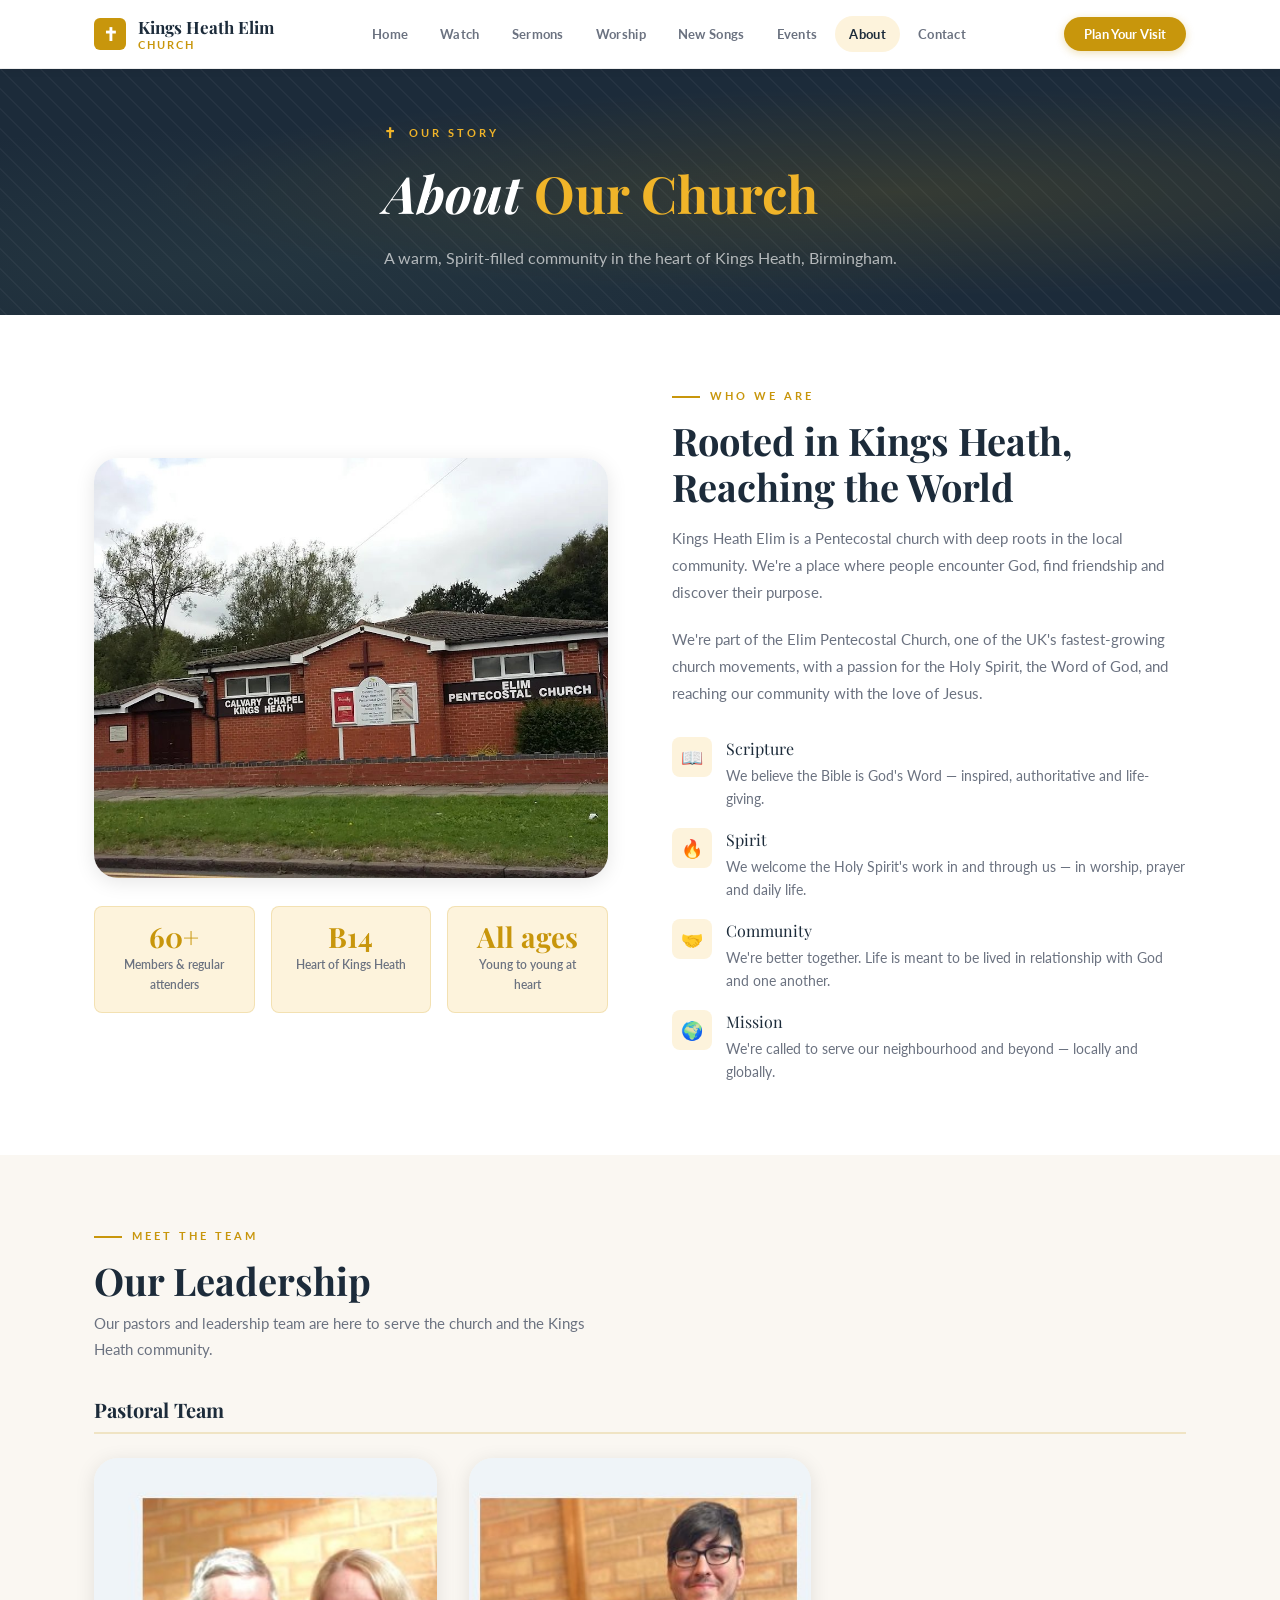
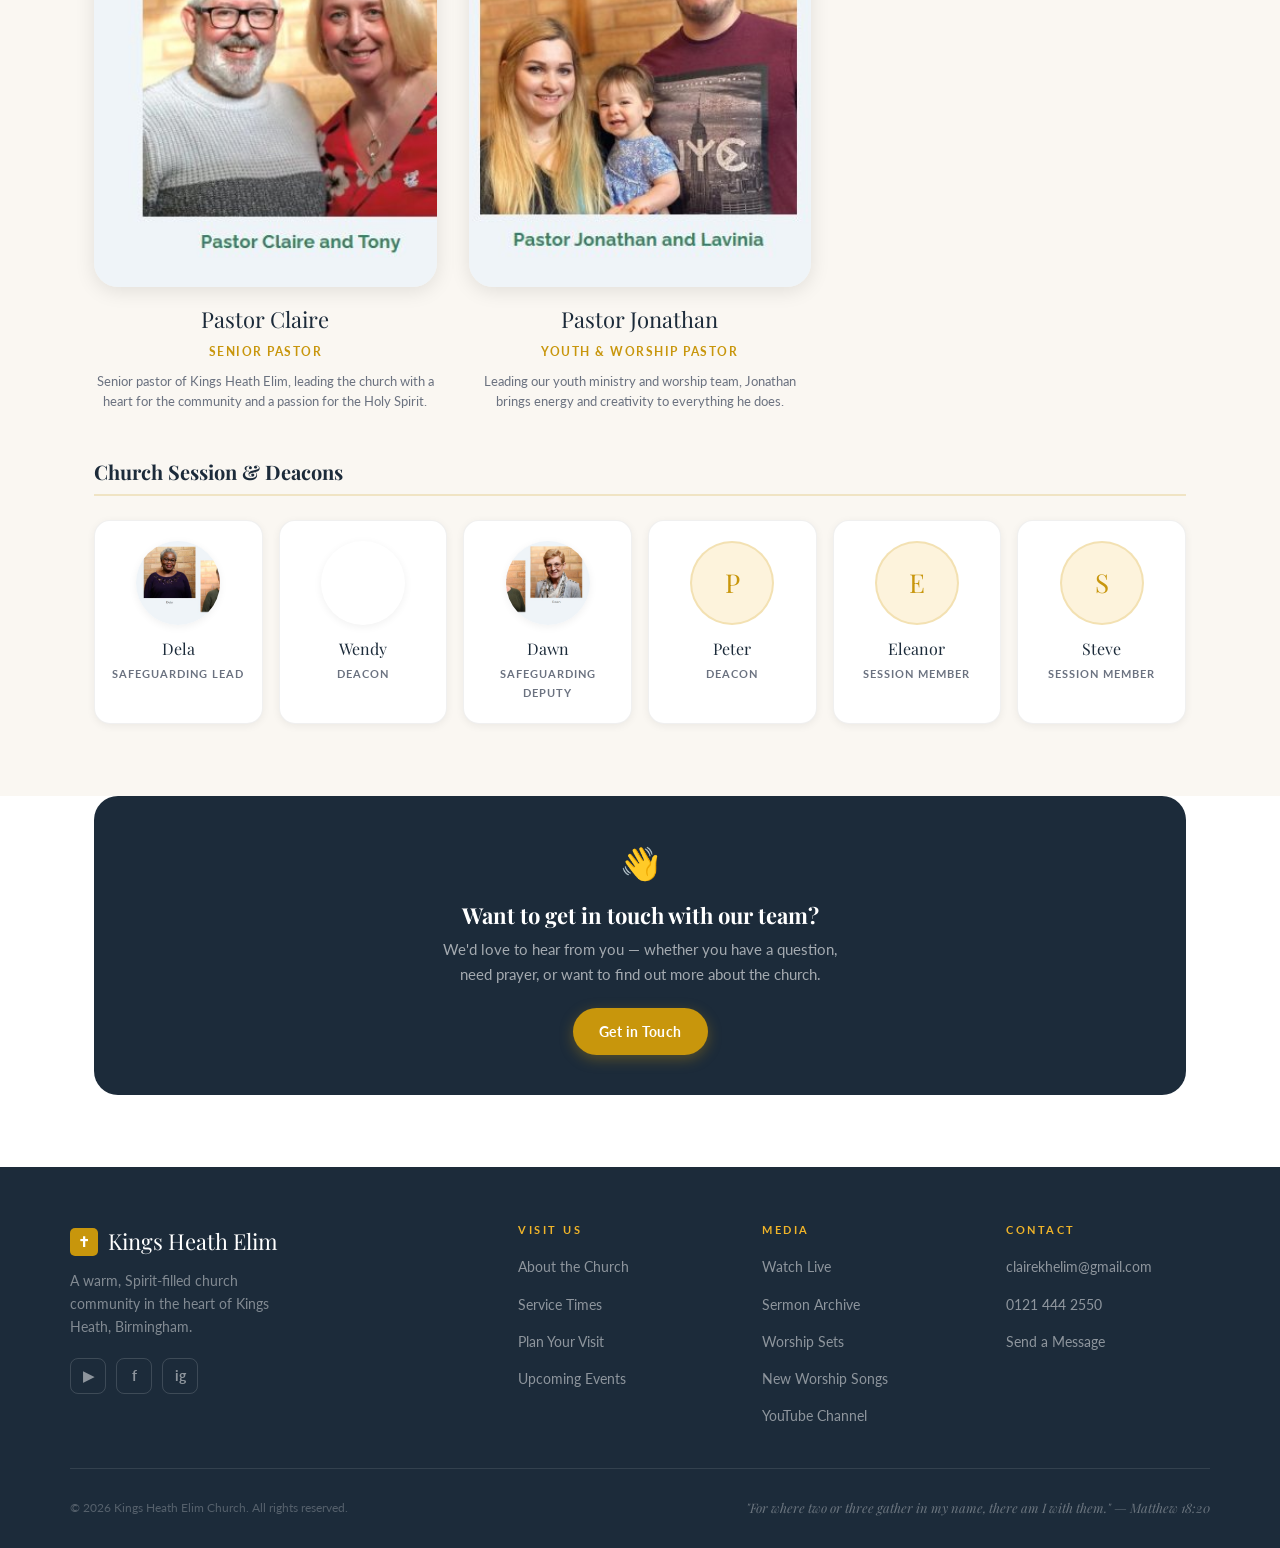
==== kings-heath-elim/pages/about.html @ 8dfe03c1 "Add files via upload" ====
<!DOCTYPE html>
<html lang="en">
<head>
  <meta charset="UTF-8" />
  <meta name="viewport" content="width=device-width, initial-scale=1.0" />
  <title>About Us · Kings Heath Elim</title>
  <link rel="stylesheet" href="../css/styles.css" />
  <style>
    .team-grid { display:grid; grid-template-columns:repeat(auto-fill,minmax(260px,1fr)); gap:32px; margin-bottom:48px; }
    .team-card { text-align:center; }
    .team-photo { width:100%; aspect-ratio:4/5; object-fit:cover; object-position:top; border-radius:var(--radius-xl); margin-bottom:14px; box-shadow:var(--shadow-md); display:block; }
    .team-name { font-family:var(--font-display); font-size:22px; color:var(--deep); margin-bottom:4px; }
    .team-role { font-size:12px; font-weight:700; letter-spacing:1.5px; text-transform:uppercase; color:var(--gold); margin-bottom:8px; }
    .team-desc { font-size:13px; color:var(--text-muted); line-height:1.6; }
    .session-grid { display:grid; grid-template-columns:repeat(auto-fill,minmax(160px,1fr)); gap:16px; }
    .session-card { background:white; border:1px solid rgba(0,0,0,0.06); border-radius:var(--radius-lg); padding:20px 16px; text-align:center; box-shadow:var(--shadow-sm); }
    .session-photo { width:84px; height:84px; object-fit:cover; object-position:top; border-radius:50%; margin:0 auto 10px; display:block; box-shadow:var(--shadow-sm); }
    .session-initials { width:84px; height:84px; border-radius:50%; background:var(--gold-pale); border:2px solid var(--border); margin:0 auto 10px; display:flex; align-items:center; justify-content:center; font-family:var(--font-display); font-size:26px; color:var(--gold); }
    .session-name { font-family:var(--font-display); font-size:16px; color:var(--deep); margin-bottom:3px; }
    .session-role { font-size:11px; font-weight:700; letter-spacing:1px; text-transform:uppercase; color:var(--text-muted); }
  </style>
</head>
<body>
  <div id="nav-placeholder"></div>

  <section class="hero" style="min-height:auto; padding:52px 24px 44px;">
    <div class="hero-bg"></div>
    <div class="hero-pattern"></div>
    <div class="container" style="position:relative;z-index:2;">
      <div class="hero-eyebrow">Our Story</div>
      <h1 style="color:white; font-size:clamp(32px,4vw,52px);">About <em style="color:var(--gold-light);">Our Church</em></h1>
      <p style="color:rgba(255,255,255,0.65); font-size:16px; max-width:520px; margin-top:12px;">A warm, Spirit-filled community in the heart of Kings Heath, Birmingham.</p>
    </div>
  </section>

  <!-- ABOUT & PHOTO -->
  <section class="section bg-white">
    <div class="container">
      <div class="about-grid">
        <div class="about-image-block">
          <img src="../images/church.jpg" alt="Kings Heath Elim Church building" style="width:100%; height:420px; object-fit:cover; border-radius:var(--radius-xl); box-shadow:var(--shadow-md);" />
          <div class="about-stat-strip">
            <div class="about-stat">
              <div class="about-stat-num">60+</div>
              <div class="about-stat-label">Members &amp; regular attenders</div>
            </div>
            <div class="about-stat">
              <div class="about-stat-num">B14</div>
              <div class="about-stat-label">Heart of Kings Heath</div>
            </div>
            <div class="about-stat">
              <div class="about-stat-num">All ages</div>
              <div class="about-stat-label">Young to young at heart</div>
            </div>
          </div>
        </div>
        <div>
          <div class="section-label">Who We Are</div>
          <h2 class="section-title">Rooted in Kings Heath,<br>Reaching the World</h2>
          <p style="color:var(--text-muted); margin-bottom:20px; font-size:15px; line-height:1.8;">Kings Heath Elim is a Pentecostal church with deep roots in the local community. We're a place where people encounter God, find friendship and discover their purpose.</p>
          <p style="color:var(--text-muted); margin-bottom:28px; font-size:15px; line-height:1.8;">We're part of the Elim Pentecostal Church, one of the UK's fastest-growing church movements, with a passion for the Holy Spirit, the Word of God, and reaching our community with the love of Jesus.</p>
          <div class="about-values">
            <div class="about-value">
              <div class="about-value-icon">📖</div>
              <div><div class="about-value-title">Scripture</div><div class="about-value-desc">We believe the Bible is God's Word — inspired, authoritative and life-giving.</div></div>
            </div>
            <div class="about-value">
              <div class="about-value-icon">🔥</div>
              <div><div class="about-value-title">Spirit</div><div class="about-value-desc">We welcome the Holy Spirit's work in and through us — in worship, prayer and daily life.</div></div>
            </div>
            <div class="about-value">
              <div class="about-value-icon">🤝</div>
              <div><div class="about-value-title">Community</div><div class="about-value-desc">We're better together. Life is meant to be lived in relationship with God and one another.</div></div>
            </div>
            <div class="about-value">
              <div class="about-value-icon">🌍</div>
              <div><div class="about-value-title">Mission</div><div class="about-value-desc">We're called to serve our neighbourhood and beyond — locally and globally.</div></div>
            </div>
          </div>
        </div>
      </div>
    </div>
  </section>

  <!-- PASTORAL TEAM -->
  <section class="section bg-cream">
    <div class="container">
      <div class="section-label">Meet the Team</div>
      <h2 class="section-title" style="margin-bottom:8px;">Our Leadership</h2>
      <p style="font-size:15px; color:var(--text-muted); margin-bottom:36px; max-width:500px;">Our pastors and leadership team are here to serve the church and the Kings Heath community.</p>

      <h3 style="font-family:var(--font-display); font-size:20px; color:var(--deep); margin-bottom:24px; padding-bottom:10px; border-bottom:2px solid var(--border);">Pastoral Team</h3>
      <div class="team-grid">
        <!-- Left half of pastors.png = Pastor Claire & Tony -->
        <div class="team-card">
          <div style="width:100%; aspect-ratio:4/5; border-radius:var(--radius-xl); margin-bottom:14px; box-shadow:var(--shadow-md); overflow:hidden; position:relative;">
            <img src="../images/pastors.png" alt="Pastor Claire and Tony" style="position:absolute; left:0; top:0; width:200%; height:100%; object-fit:cover; object-position:left top;" />
          </div>
          <div class="team-name">Pastor Claire</div>
          <div class="team-role">Senior Pastor</div>
          <p class="team-desc">Senior pastor of Kings Heath Elim, leading the church with a heart for the community and a passion for the Holy Spirit.</p>
        </div>
        <!-- Right half of pastors.png = Pastor Jonathan & Lavinia -->
        <div class="team-card">
          <div style="width:100%; aspect-ratio:4/5; border-radius:var(--radius-xl); margin-bottom:14px; box-shadow:var(--shadow-md); overflow:hidden; position:relative;">
            <img src="../images/pastors.png" alt="Pastor Jonathan and Lavinia" style="position:absolute; right:0; top:0; width:200%; height:100%; object-fit:cover; object-position:right top;" />
          </div>
          <div class="team-name">Pastor Jonathan</div>
          <div class="team-role">Youth &amp; Worship Pastor</div>
          <p class="team-desc">Leading our youth ministry and worship team, Jonathan brings energy and creativity to everything he does.</p>
        </div>
      </div>

      <!-- Church Session -->
      <h3 style="font-family:var(--font-display); font-size:20px; color:var(--deep); margin-bottom:24px; padding-bottom:10px; border-bottom:2px solid var(--border);">Church Session &amp; Deacons</h3>
      <div class="session-grid">

        <!-- Dela — left third of session.png -->
        <div class="session-card">
          <div style="width:84px; height:84px; border-radius:50%; margin:0 auto 10px; overflow:hidden; position:relative; box-shadow:var(--shadow-sm);">
            <img src="../images/session.png" alt="Dela" style="position:absolute; left:0; top:0; width:300%; height:100%; object-fit:cover; object-position:left top;" />
          </div>
          <div class="session-name">Dela</div>
          <div class="session-role">Safeguarding Lead</div>
        </div>

        <!-- Wendy — centre third of session.png -->
        <div class="session-card">
          <div style="width:84px; height:84px; border-radius:50%; margin:0 auto 10px; overflow:hidden; position:relative; box-shadow:var(--shadow-sm);">
            <img src="../images/session.png" alt="Wendy" style="position:absolute; left:-100%; top:0; width:300%; height:100%; object-fit:cover; object-position:center top;" />
          </div>
          <div class="session-name">Wendy</div>
          <div class="session-role">Deacon</div>
        </div>

        <!-- Dawn — right third of session.png -->
        <div class="session-card">
          <div style="width:84px; height:84px; border-radius:50%; margin:0 auto 10px; overflow:hidden; position:relative; box-shadow:var(--shadow-sm);">
            <img src="../images/session.png" alt="Dawn" style="position:absolute; right:0; top:0; width:300%; height:100%; object-fit:cover; object-position:right top;" />
          </div>
          <div class="session-name">Dawn</div>
          <div class="session-role">Safeguarding Deputy</div>
        </div>

        <!-- Peter — no photo -->
        <div class="session-card">
          <div class="session-initials">P</div>
          <div class="session-name">Peter</div>
          <div class="session-role">Deacon</div>
        </div>

        <!-- Eleanor — no photo -->
        <div class="session-card">
          <div class="session-initials">E</div>
          <div class="session-name">Eleanor</div>
          <div class="session-role">Session Member</div>
        </div>

        <!-- Steve — no photo -->
        <div class="session-card">
          <div class="session-initials">S</div>
          <div class="session-name">Steve</div>
          <div class="session-role">Session Member</div>
        </div>

      </div>
    </div>
  </section>

  <section class="section bg-white" style="padding-top:0;">
    <div class="container">
      <div style="background:var(--deep); border-radius:var(--radius-xl); padding:40px; text-align:center; color:white;">
        <div style="font-size:32px; margin-bottom:12px;">👋</div>
        <h3 style="color:white; margin-bottom:8px;">Want to get in touch with our team?</h3>
        <p style="color:rgba(255,255,255,0.6); font-size:15px; margin-bottom:20px; max-width:400px; margin-left:auto; margin-right:auto;">We'd love to hear from you — whether you have a question, need prayer, or want to find out more about the church.</p>
        <a href="contact.html" class="btn btn-primary">Get in Touch</a>
      </div>
    </div>
  </section>

  <div id="footer-placeholder"></div>
  <script src="../js/data.js"></script>
  <script src="../js/components.js"></script>
  <script src="../js/main.js"></script>
  <script>injectNav('about'); injectFooter(false);</script>
</body>
</html>
---- kings-heath-elim/css/styles.css ----
/* =============================================
   KINGS HEATH ELIM — Main Stylesheet
   Warm, welcoming church website
   ============================================= */

@import url('https://fonts.googleapis.com/css2?family=Playfair+Display:ital,wght@0,400;0,600;0,700;1,400&family=Lato:wght@300;400;700&display=swap');

:root {
  --cream:        #FAF7F2;
  --warm-white:   #FFFFFF;
  --deep:         #1C2B3A;
  --navy:         #243447;
  --gold:         #C8960C;
  --gold-light:   #F0B429;
  --gold-pale:    #FDF3DC;
  --terracotta:   #C4622D;
  --sage:         #6B8F71;
  --sage-light:   #EDF3EE;
  --text:         #2D2D2D;
  --text-muted:   #6B7280;
  --border:       rgba(200, 150, 12, 0.2);

  --font-display: 'Playfair Display', Georgia, serif;
  --font-body:    'Lato', sans-serif;

  --radius-sm:  4px;
  --radius-md:  8px;
  --radius-lg:  16px;
  --radius-xl:  24px;

  --shadow-sm: 0 2px 8px rgba(0,0,0,0.06);
  --shadow-md: 0 4px 20px rgba(0,0,0,0.1);
  --shadow-lg: 0 8px 40px rgba(0,0,0,0.12);

  --transition: 0.2s ease;
}

*, *::before, *::after { box-sizing: border-box; margin: 0; padding: 0; }
html { scroll-behavior: smooth; }

body {
  font-family: var(--font-body);
  background: var(--cream);
  color: var(--text);
  font-size: 16px;
  line-height: 1.7;
}

a { color: inherit; text-decoration: none; }
img { display: block; max-width: 100%; }
button { cursor: pointer; font-family: var(--font-body); }
ul { list-style: none; }

h1, h2, h3, h4 {
  font-family: var(--font-display);
  line-height: 1.2;
  color: var(--deep);
}

h1 { font-size: clamp(36px, 5vw, 60px); }
h2 { font-size: clamp(26px, 3vw, 38px); }
h3 { font-size: 22px; }
h4 { font-size: 18px; }

.container { max-width: 1140px; margin: 0 auto; padding: 0 24px; }
.section { padding: 72px 0; }
.section-sm { padding: 48px 0; }

.section-label {
  font-family: var(--font-body);
  font-size: 11px;
  font-weight: 700;
  letter-spacing: 3px;
  text-transform: uppercase;
  color: var(--gold);
  margin-bottom: 12px;
  display: flex;
  align-items: center;
  gap: 10px;
}
.section-label::before {
  content: '';
  display: block;
  width: 28px;
  height: 2px;
  background: var(--gold);
}

.section-title {
  color: var(--deep);
  margin-bottom: 16px;
}

.section-sub {
  font-size: 17px;
  color: var(--text-muted);
  max-width: 540px;
  line-height: 1.75;
}

/* ---- Buttons ---- */
.btn {
  display: inline-flex;
  align-items: center;
  gap: 8px;
  font-family: var(--font-body);
  font-size: 14px;
  font-weight: 700;
  letter-spacing: 0.5px;
  padding: 12px 26px;
  border-radius: 50px;
  border: none;
  transition: all var(--transition);
  cursor: pointer;
}
.btn-primary {
  background: var(--gold);
  color: white;
  box-shadow: 0 4px 14px rgba(200,150,12,0.35);
}
.btn-primary:hover { background: var(--gold-light); transform: translateY(-1px); }

.btn-outline {
  background: transparent;
  color: var(--deep);
  border: 2px solid var(--deep);
}
.btn-outline:hover { background: var(--deep); color: white; }

.btn-white {
  background: white;
  color: var(--deep);
}
.btn-white:hover { background: var(--cream); transform: translateY(-1px); }

.btn-ghost {
  background: transparent;
  color: var(--gold);
  border: 2px solid var(--gold);
}
.btn-ghost:hover { background: var(--gold); color: white; }

/* ---- Cards ---- */
.card {
  background: white;
  border-radius: var(--radius-lg);
  box-shadow: var(--shadow-sm);
  overflow: hidden;
  transition: transform var(--transition), box-shadow var(--transition);
  border: 1px solid rgba(0,0,0,0.05);
}
.card:hover { transform: translateY(-3px); box-shadow: var(--shadow-md); }

/* ---- Divider ---- */
.divider {
  display: flex;
  align-items: center;
  gap: 16px;
  margin: 32px 0;
}
.divider::before, .divider::after {
  content: '';
  flex: 1;
  height: 1px;
  background: var(--border);
}
.divider-cross {
  color: var(--gold);
  font-size: 18px;
}

/* =============================================
   NAV
   ============================================= */

.site-nav {
  background: white;
  border-bottom: 1px solid rgba(0,0,0,0.07);
  position: sticky;
  top: 0;
  z-index: 200;
  box-shadow: var(--shadow-sm);
}

.nav-inner {
  display: flex;
  align-items: center;
  justify-content: space-between;
  height: 68px;
  padding: 0 24px;
  max-width: 1140px;
  margin: 0 auto;
}

.nav-logo {
  display: flex;
  align-items: center;
  gap: 12px;
}
.nav-logo-cross {
  width: 32px;
  height: 32px;
  background: var(--gold);
  border-radius: 6px;
  display: flex;
  align-items: center;
  justify-content: center;
  color: white;
  font-size: 18px;
  font-weight: 700;
  flex-shrink: 0;
}
.nav-logo-text {
  display: flex;
  flex-direction: column;
  line-height: 1.2;
}
.nav-logo-name {
  font-family: var(--font-display);
  font-size: 17px;
  font-weight: 700;
  color: var(--deep);
}
.nav-logo-sub {
  font-size: 11px;
  font-weight: 700;
  letter-spacing: 2px;
  text-transform: uppercase;
  color: var(--gold);
}

.nav-links {
  display: flex;
  align-items: center;
  gap: 4px;
}
.nav-links a {
  font-size: 13px;
  font-weight: 700;
  color: var(--text-muted);
  padding: 7px 14px;
  border-radius: 50px;
  transition: all var(--transition);
  letter-spacing: 0.3px;
}
.nav-links a:hover, .nav-links a.active {
  color: var(--deep);
  background: var(--gold-pale);
}

.nav-cta {
  font-size: 13px;
  font-weight: 700;
  background: var(--gold);
  color: white;
  padding: 9px 20px;
  border-radius: 50px;
  border: none;
  transition: all var(--transition);
  box-shadow: 0 2px 8px rgba(200,150,12,0.3);
}
.nav-cta:hover { background: var(--gold-light); transform: translateY(-1px); }

.nav-hamburger {
  display: none;
  flex-direction: column;
  gap: 5px;
  background: none;
  border: none;
  padding: 4px;
}
.nav-hamburger span {
  display: block;
  width: 22px;
  height: 2px;
  background: var(--deep);
  border-radius: 2px;
  transition: all var(--transition);
}

.nav-drawer {
  display: none;
  flex-direction: column;
  background: white;
  border-top: 1px solid rgba(0,0,0,0.07);
  padding: 16px 24px 20px;
  gap: 2px;
}
.nav-drawer.open { display: flex; }
.nav-drawer a {
  font-size: 15px;
  font-weight: 700;
  color: var(--text-muted);
  padding: 11px 0;
  border-bottom: 1px solid rgba(0,0,0,0.05);
  transition: color var(--transition);
}
.nav-drawer a:hover { color: var(--deep); }

/* =============================================
   HERO
   ============================================= */

.hero {
  background: var(--deep);
  position: relative;
  overflow: hidden;
  padding: 100px 24px 80px;
  min-height: 560px;
  display: flex;
  align-items: center;
}

.hero-bg {
  position: absolute;
  inset: 0;
  background:
    radial-gradient(ellipse at 70% 50%, rgba(200,150,12,0.15) 0%, transparent 60%),
    radial-gradient(ellipse at 20% 80%, rgba(107,143,113,0.1) 0%, transparent 50%);
}

.hero-pattern {
  position: absolute;
  inset: 0;
  opacity: 0.04;
  background-image:
    repeating-linear-gradient(45deg, white 0, white 1px, transparent 0, transparent 50%);
  background-size: 20px 20px;
}

.hero-content {
  position: relative;
  z-index: 2;
  max-width: 620px;
}

.hero-eyebrow {
  font-size: 11px;
  font-weight: 700;
  letter-spacing: 3px;
  text-transform: uppercase;
  color: var(--gold-light);
  margin-bottom: 18px;
  display: flex;
  align-items: center;
  gap: 10px;
}
.hero-eyebrow::before {
  content: '✝';
  font-size: 14px;
}

.hero h1 {
  color: white;
  margin-bottom: 20px;
  font-style: italic;
}
.hero h1 em { font-style: normal; color: var(--gold-light); }

.hero-sub {
  font-size: 17px;
  color: rgba(255,255,255,0.7);
  line-height: 1.75;
  margin-bottom: 36px;
  max-width: 480px;
}

.hero-actions { display: flex; gap: 14px; flex-wrap: wrap; }

.hero-service-info {
  position: relative;
  z-index: 2;
  margin-top: 52px;
  display: flex;
  gap: 32px;
  flex-wrap: wrap;
}
.hero-service-pill {
  display: flex;
  align-items: center;
  gap: 10px;
  background: rgba(255,255,255,0.08);
  border: 1px solid rgba(255,255,255,0.15);
  border-radius: 50px;
  padding: 10px 20px;
  font-size: 13px;
  color: rgba(255,255,255,0.85);
}
.hero-service-pill span { color: var(--gold-light); font-weight: 700; }

/* =============================================
   WELCOME STRIP
   ============================================= */

.welcome-strip {
  background: var(--gold-pale);
  border-top: 3px solid var(--gold);
  border-bottom: 3px solid var(--gold);
  padding: 32px 24px;
  text-align: center;
}
.welcome-strip p {
  font-family: var(--font-display);
  font-size: clamp(17px, 2.5vw, 22px);
  font-style: italic;
  color: var(--deep);
  max-width: 700px;
  margin: 0 auto;
  line-height: 1.6;
}
.welcome-strip p em { color: var(--gold); font-style: normal; font-weight: 600; }

/* =============================================
   LIVE STREAM
   ============================================= */

.stream-section { background: var(--deep); color: white; }
.stream-section .section-title { color: white; }
.stream-section .section-sub { color: rgba(255,255,255,0.65); }
.stream-section .section-label { color: var(--gold-light); }
.stream-section .section-label::before { background: var(--gold-light); }

.stream-embed {
  background: #000;
  border-radius: var(--radius-lg);
  overflow: hidden;
  box-shadow: var(--shadow-lg);
  aspect-ratio: 16/9;
  width: 100%;
}
.stream-embed iframe { width: 100%; height: 100%; border: none; display: block; }

.stream-meta {
  display: flex;
  gap: 16px;
  flex-wrap: wrap;
  margin-top: 20px;
}
.stream-badge {
  display: inline-flex;
  align-items: center;
  gap: 6px;
  font-size: 12px;
  font-weight: 700;
  letter-spacing: 1px;
  text-transform: uppercase;
  padding: 6px 14px;
  border-radius: 50px;
}
.stream-badge-live {
  background: #ef4444;
  color: white;
}
.stream-badge-live::before {
  content: '';
  width: 7px;
  height: 7px;
  border-radius: 50%;
  background: white;
  animation: pulse 1.5s infinite;
}
@keyframes pulse {
  0%, 100% { opacity: 1; }
  50% { opacity: 0.3; }
}
.stream-badge-upcoming {
  background: rgba(255,255,255,0.1);
  color: rgba(255,255,255,0.7);
  border: 1px solid rgba(255,255,255,0.15);
}

/* =============================================
   SERMONS
   ============================================= */

.sermons-grid {
  display: grid;
  grid-template-columns: repeat(auto-fill, minmax(300px, 1fr));
  gap: 24px;
}

.sermon-card {
  background: white;
  border-radius: var(--radius-lg);
  overflow: hidden;
  box-shadow: var(--shadow-sm);
  border: 1px solid rgba(0,0,0,0.05);
  transition: transform var(--transition), box-shadow var(--transition);
}
.sermon-card:hover { transform: translateY(-3px); box-shadow: var(--shadow-md); }

.sermon-card-thumb {
  height: 160px;
  background: linear-gradient(135deg, var(--deep), var(--navy));
  position: relative;
  display: flex;
  align-items: center;
  justify-content: center;
}
.sermon-play-btn {
  width: 52px;
  height: 52px;
  border-radius: 50%;
  background: var(--gold);
  display: flex;
  align-items: center;
  justify-content: center;
  font-size: 20px;
  color: white;
  box-shadow: 0 4px 16px rgba(200,150,12,0.4);
  transition: transform var(--transition);
}
.sermon-card:hover .sermon-play-btn { transform: scale(1.1); }

.sermon-card-body { padding: 20px; }
.sermon-series {
  font-size: 11px;
  font-weight: 700;
  letter-spacing: 2px;
  text-transform: uppercase;
  color: var(--gold);
  margin-bottom: 6px;
}
.sermon-title {
  font-family: var(--font-display);
  font-size: 18px;
  color: var(--deep);
  margin-bottom: 8px;
  line-height: 1.3;
}
.sermon-meta {
  font-size: 13px;
  color: var(--text-muted);
  display: flex;
  gap: 12px;
  flex-wrap: wrap;
}
.sermon-notes-link {
  display: inline-flex;
  align-items: center;
  gap: 6px;
  margin-top: 14px;
  font-size: 13px;
  font-weight: 700;
  color: var(--gold);
  transition: gap var(--transition);
}
.sermon-card:hover .sermon-notes-link { gap: 8px; }

/* =============================================
   SETLISTS
   ============================================= */

.setlists-section { background: var(--sage-light); }

.setlist-filters {
  display: flex;
  gap: 8px;
  flex-wrap: wrap;
  margin-bottom: 28px;
}
.filter-pill {
  font-size: 12px;
  font-weight: 700;
  letter-spacing: 0.5px;
  padding: 7px 18px;
  border-radius: 50px;
  border: 2px solid transparent;
  background: white;
  color: var(--text-muted);
  cursor: pointer;
  transition: all var(--transition);
  box-shadow: var(--shadow-sm);
}
.filter-pill:hover, .filter-pill.active {
  background: var(--deep);
  color: white;
  border-color: var(--deep);
}

.setlist-card {
  background: white;
  border-radius: var(--radius-lg);
  padding: 24px;
  margin-bottom: 16px;
  box-shadow: var(--shadow-sm);
  border: 1px solid rgba(0,0,0,0.05);
  cursor: pointer;
  transition: all var(--transition);
}
.setlist-card:hover { box-shadow: var(--shadow-md); transform: translateY(-2px); }

.setlist-header {
  display: flex;
  justify-content: space-between;
  align-items: flex-start;
  margin-bottom: 14px;
  gap: 12px;
}
.setlist-date-badge {
  background: var(--gold-pale);
  border: 1px solid var(--border);
  border-radius: var(--radius-md);
  padding: 8px 14px;
  text-align: center;
  flex-shrink: 0;
}
.setlist-date-day {
  font-family: var(--font-display);
  font-size: 26px;
  font-weight: 700;
  color: var(--gold);
  line-height: 1;
}
.setlist-date-month {
  font-size: 11px;
  font-weight: 700;
  letter-spacing: 1.5px;
  text-transform: uppercase;
  color: var(--text-muted);
}
.setlist-info h4 {
  font-family: var(--font-display);
  font-size: 17px;
  color: var(--deep);
  margin-bottom: 4px;
}
.setlist-info p {
  font-size: 13px;
  color: var(--text-muted);
}
.setlist-songs {
  display: flex;
  flex-wrap: wrap;
  gap: 8px;
}
.song-chip {
  font-size: 12px;
  background: var(--sage-light);
  color: var(--sage);
  border: 1px solid rgba(107,143,113,0.3);
  padding: 4px 12px;
  border-radius: 50px;
  font-weight: 600;
}
.song-chip.highlight {
  background: var(--gold-pale);
  color: var(--gold);
  border-color: var(--border);
}

/* =============================================
   ABOUT
   ============================================= */

.about-grid {
  display: grid;
  grid-template-columns: 1fr 1fr;
  gap: 64px;
  align-items: center;
}
.about-image-block {
  position: relative;
}
.about-image-placeholder {
  background: linear-gradient(135deg, var(--deep) 0%, #2d4a5e 100%);
  border-radius: var(--radius-xl);
  height: 420px;
  display: flex;
  align-items: center;
  justify-content: center;
  overflow: hidden;
  position: relative;
}
.about-image-cross {
  font-size: 80px;
  color: rgba(255,255,255,0.08);
  position: absolute;
}
.about-image-text {
  font-family: var(--font-display);
  font-size: 22px;
  font-style: italic;
  color: rgba(255,255,255,0.6);
  text-align: center;
  padding: 24px;
  position: relative;
  z-index: 1;
}
.about-stat-strip {
  display: grid;
  grid-template-columns: repeat(3, 1fr);
  gap: 16px;
  margin-top: 28px;
}
.about-stat {
  background: var(--gold-pale);
  border: 1px solid var(--border);
  border-radius: var(--radius-md);
  padding: 16px;
  text-align: center;
}
.about-stat-num {
  font-family: var(--font-display);
  font-size: 28px;
  font-weight: 700;
  color: var(--gold);
  line-height: 1;
  margin-bottom: 4px;
}
.about-stat-label {
  font-size: 12px;
  color: var(--text-muted);
  font-weight: 600;
}
.about-values { margin-top: 28px; display: flex; flex-direction: column; gap: 16px; }
.about-value {
  display: flex;
  gap: 14px;
  align-items: flex-start;
}
.about-value-icon {
  width: 40px;
  height: 40px;
  border-radius: var(--radius-md);
  background: var(--gold-pale);
  display: flex;
  align-items: center;
  justify-content: center;
  font-size: 18px;
  flex-shrink: 0;
  margin-top: 2px;
}
.about-value-title {
  font-family: var(--font-display);
  font-size: 16px;
  color: var(--deep);
  margin-bottom: 3px;
}
.about-value-desc { font-size: 14px; color: var(--text-muted); line-height: 1.6; }

/* =============================================
   SERVICE TIMES
   ============================================= */

.times-section { background: var(--deep); color: white; }
.times-section .section-title { color: white; }
.times-section .section-sub { color: rgba(255,255,255,0.6); }
.times-section .section-label { color: var(--gold-light); }
.times-section .section-label::before { background: var(--gold-light); }

.times-grid {
  display: grid;
  grid-template-columns: repeat(auto-fill, minmax(240px, 1fr));
  gap: 20px;
  margin-bottom: 40px;
}
.time-card {
  background: rgba(255,255,255,0.06);
  border: 1px solid rgba(255,255,255,0.1);
  border-radius: var(--radius-lg);
  padding: 28px 24px;
  transition: background var(--transition);
}
.time-card:hover { background: rgba(255,255,255,0.1); }
.time-card-icon {
  font-size: 28px;
  margin-bottom: 14px;
}
.time-card-name {
  font-family: var(--font-display);
  font-size: 20px;
  color: white;
  margin-bottom: 6px;
}
.time-card-time {
  font-size: 22px;
  font-weight: 700;
  color: var(--gold-light);
  margin-bottom: 8px;
}
.time-card-desc { font-size: 13px; color: rgba(255,255,255,0.55); line-height: 1.6; }

.location-block {
  background: rgba(255,255,255,0.06);
  border: 1px solid rgba(255,255,255,0.1);
  border-radius: var(--radius-lg);
  padding: 28px 32px;
  display: flex;
  gap: 32px;
  align-items: flex-start;
  flex-wrap: wrap;
}
.location-detail h4 {
  font-family: var(--font-display);
  font-size: 20px;
  color: white;
  margin-bottom: 8px;
}
.location-detail p {
  font-size: 14px;
  color: rgba(255,255,255,0.6);
  line-height: 1.75;
}
.location-detail a { color: var(--gold-light); }

/* =============================================
   EVENTS
   ============================================= */

.events-grid {
  display: grid;
  grid-template-columns: repeat(auto-fill, minmax(280px, 1fr));
  gap: 20px;
}
.event-card {
  background: white;
  border-radius: var(--radius-lg);
  overflow: hidden;
  box-shadow: var(--shadow-sm);
  border: 1px solid rgba(0,0,0,0.05);
  display: flex;
  transition: transform var(--transition), box-shadow var(--transition);
}
.event-card:hover { transform: translateY(-3px); box-shadow: var(--shadow-md); }
.event-date-col {
  background: var(--deep);
  padding: 20px 16px;
  display: flex;
  flex-direction: column;
  align-items: center;
  justify-content: center;
  min-width: 72px;
  flex-shrink: 0;
}
.event-date-num {
  font-family: var(--font-display);
  font-size: 30px;
  font-weight: 700;
  color: var(--gold-light);
  line-height: 1;
}
.event-date-mon {
  font-size: 11px;
  font-weight: 700;
  letter-spacing: 1.5px;
  text-transform: uppercase;
  color: rgba(255,255,255,0.5);
  margin-top: 4px;
}
.event-body { padding: 18px; }
.event-type {
  font-size: 10px;
  font-weight: 700;
  letter-spacing: 2px;
  text-transform: uppercase;
  color: var(--terracotta);
  margin-bottom: 5px;
}
.event-title {
  font-family: var(--font-display);
  font-size: 16px;
  color: var(--deep);
  margin-bottom: 6px;
  line-height: 1.3;
}
.event-detail { font-size: 13px; color: var(--text-muted); }

/* =============================================
   CONTACT
   ============================================= */

.contact-grid {
  display: grid;
  grid-template-columns: 1fr 1fr;
  gap: 48px;
  align-items: start;
}
.contact-form { display: flex; flex-direction: column; gap: 16px; }
.form-group { display: flex; flex-direction: column; gap: 6px; }
.form-group label {
  font-size: 13px;
  font-weight: 700;
  color: var(--deep);
  letter-spacing: 0.3px;
}
.form-group input,
.form-group textarea,
.form-group select {
  padding: 12px 16px;
  border: 2px solid rgba(0,0,0,0.1);
  border-radius: var(--radius-md);
  font-family: var(--font-body);
  font-size: 15px;
  color: var(--text);
  background: white;
  transition: border-color var(--transition);
  outline: none;
}
.form-group input:focus,
.form-group textarea:focus,
.form-group select:focus { border-color: var(--gold); }
.form-group textarea { resize: vertical; min-height: 120px; }

.contact-info { display: flex; flex-direction: column; gap: 24px; }
.contact-info-item {
  display: flex;
  gap: 16px;
  align-items: flex-start;
}
.contact-info-icon {
  width: 44px;
  height: 44px;
  border-radius: var(--radius-md);
  background: var(--gold-pale);
  display: flex;
  align-items: center;
  justify-content: center;
  font-size: 18px;
  flex-shrink: 0;
}
.contact-info-label {
  font-size: 11px;
  font-weight: 700;
  letter-spacing: 2px;
  text-transform: uppercase;
  color: var(--text-muted);
  margin-bottom: 3px;
}
.contact-info-value {
  font-size: 15px;
  color: var(--deep);
  font-weight: 600;
}

/* =============================================
   FOOTER
   ============================================= */

.site-footer {
  background: var(--deep);
  color: white;
  padding: 56px 24px 28px;
}
.footer-inner { max-width: 1140px; margin: 0 auto; }
.footer-top {
  display: grid;
  grid-template-columns: 2fr 1fr 1fr 1fr;
  gap: 40px;
  padding-bottom: 40px;
  border-bottom: 1px solid rgba(255,255,255,0.1);
  margin-bottom: 28px;
}
.footer-brand-name {
  font-family: var(--font-display);
  font-size: 22px;
  color: white;
  margin-bottom: 8px;
  display: flex;
  align-items: center;
  gap: 10px;
}
.footer-brand-cross {
  width: 28px;
  height: 28px;
  background: var(--gold);
  border-radius: 5px;
  display: flex;
  align-items: center;
  justify-content: center;
  font-size: 14px;
  font-weight: 700;
  color: white;
  flex-shrink: 0;
}
.footer-tagline { font-size: 14px; color: rgba(255,255,255,0.45); line-height: 1.65; max-width: 240px; margin-bottom: 20px; }
.footer-social { display: flex; gap: 10px; }
.social-btn {
  width: 36px;
  height: 36px;
  border-radius: var(--radius-md);
  border: 1px solid rgba(255,255,255,0.15);
  background: transparent;
  color: rgba(255,255,255,0.5);
  display: flex;
  align-items: center;
  justify-content: center;
  font-size: 14px;
  font-weight: 700;
  transition: all var(--transition);
  cursor: pointer;
}
.social-btn:hover { border-color: var(--gold); color: var(--gold); }
.footer-col h4 {
  font-family: var(--font-body);
  font-size: 11px;
  font-weight: 700;
  letter-spacing: 2.5px;
  text-transform: uppercase;
  color: var(--gold-light);
  margin-bottom: 16px;
}
.footer-col ul { display: flex; flex-direction: column; gap: 10px; }
.footer-col ul li a {
  font-size: 14px;
  color: rgba(255,255,255,0.5);
  transition: color var(--transition);
}
.footer-col ul li a:hover { color: white; }
.footer-bottom {
  display: flex;
  justify-content: space-between;
  align-items: center;
  flex-wrap: wrap;
  gap: 8px;
}
.footer-copy { font-size: 12px; color: rgba(255,255,255,0.25); }
.footer-verse { font-size: 13px; color: rgba(255,255,255,0.35); font-style: italic; font-family: var(--font-display); }

/* =============================================
   SERMON NOTES PAGE
   ============================================= */

.notes-page { max-width: 760px; margin: 0 auto; padding: 52px 24px; }
.notes-header { margin-bottom: 32px; }
.notes-title {
  font-family: var(--font-display);
  font-size: clamp(28px, 4vw, 44px);
  color: var(--deep);
  margin-bottom: 12px;
}
.notes-meta {
  display: flex;
  gap: 20px;
  font-size: 13px;
  color: var(--text-muted);
  flex-wrap: wrap;
}
.notes-body { font-size: 16px; line-height: 1.85; color: var(--text); }
.notes-body h3 {
  font-size: 22px;
  color: var(--deep);
  margin: 32px 0 12px;
  padding-bottom: 8px;
  border-bottom: 2px solid var(--border);
}
.notes-body p { margin-bottom: 16px; }
.notes-body .scripture {
  background: var(--gold-pale);
  border-left: 4px solid var(--gold);
  padding: 16px 20px;
  border-radius: 0 var(--radius-md) var(--radius-md) 0;
  font-style: italic;
  font-family: var(--font-display);
  font-size: 17px;
  margin: 20px 0;
  color: var(--deep);
}
.notes-body .key-point {
  background: var(--sage-light);
  border-left: 4px solid var(--sage);
  padding: 14px 20px;
  border-radius: 0 var(--radius-md) var(--radius-md) 0;
  margin: 20px 0;
  font-weight: 700;
  color: var(--deep);
}

/* =============================================
   UTILITY & RESPONSIVE
   ============================================= */

.text-center { text-align: center; }
.text-gold { color: var(--gold); }
.bg-cream { background: var(--cream); }
.bg-white { background: white; }
.mt-8  { margin-top: 8px; }
.mt-16 { margin-top: 16px; }
.mt-24 { margin-top: 24px; }
.mt-32 { margin-top: 32px; }
.mb-8  { margin-bottom: 8px; }
.mb-16 { margin-bottom: 16px; }

@media (max-width: 900px) {
  .about-grid { grid-template-columns: 1fr; gap: 32px; }
  .contact-grid { grid-template-columns: 1fr; }
  .footer-top { grid-template-columns: 1fr 1fr; }
}

@media (max-width: 768px) {
  .nav-links { display: none; }
  .nav-cta { display: none; }
  .nav-hamburger { display: flex; }
  .hero { padding: 64px 20px 52px; }
  .section { padding: 52px 0; }
  .times-grid { grid-template-columns: 1fr 1fr; }
  .footer-top { grid-template-columns: 1fr; gap: 28px; }
}

@media (max-width: 480px) {
  .times-grid { grid-template-columns: 1fr; }
  .hero-service-info { flex-direction: column; gap: 10px; }
  .about-stat-strip { grid-template-columns: 1fr; }
}
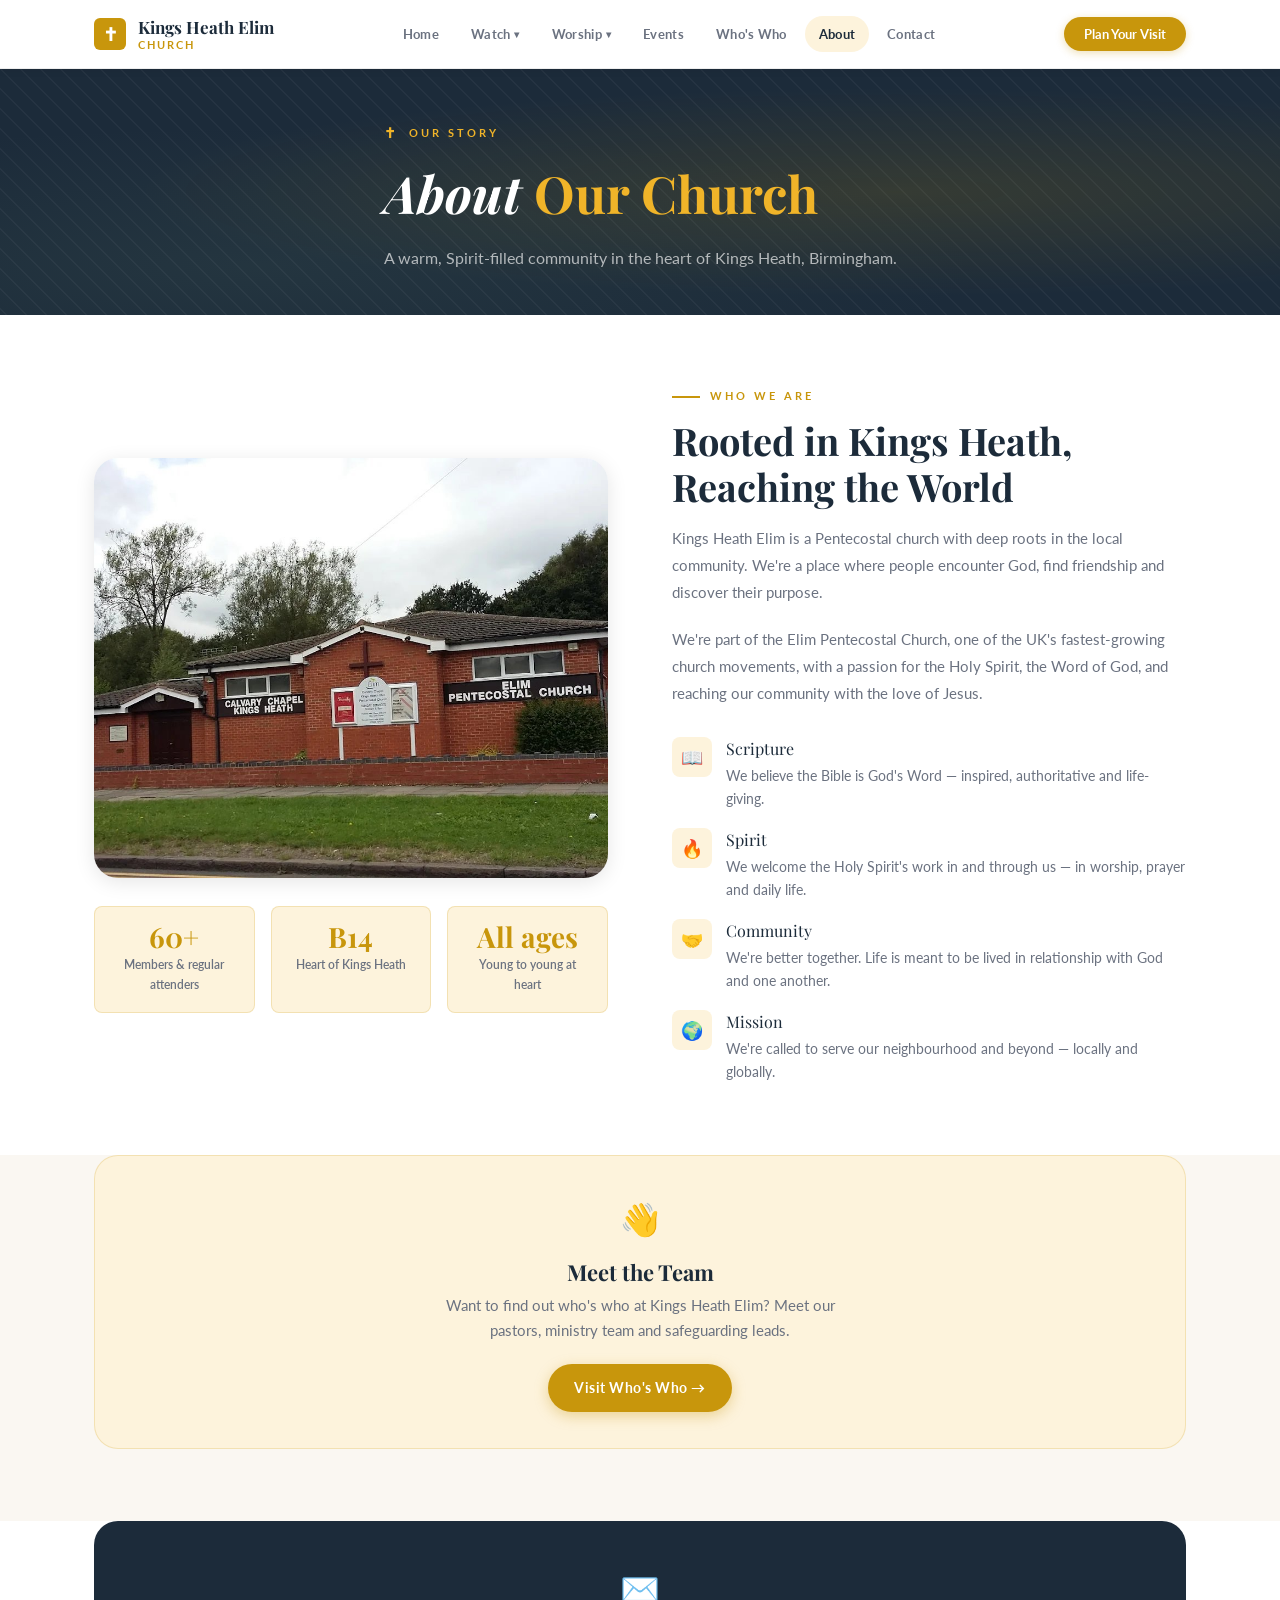
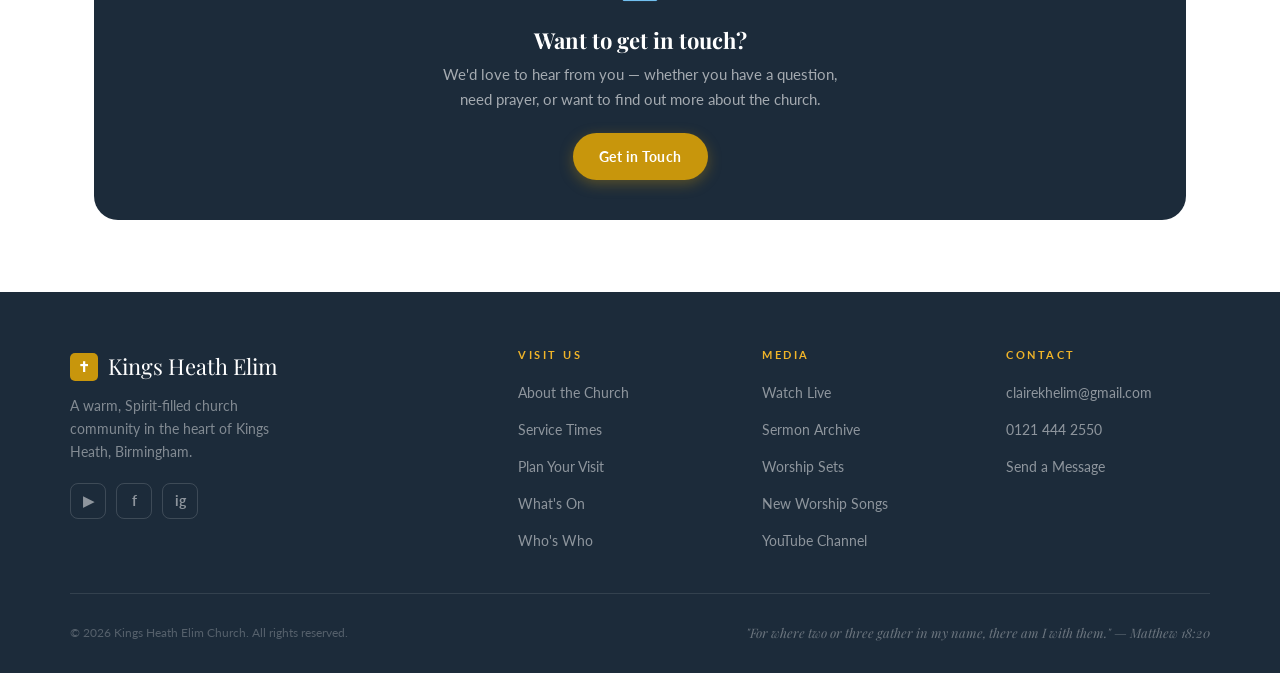
==== commit 64824a45: "Add files via upload" ====
--- a/kings-heath-elim/pages/about.html
+++ b/kings-heath-elim/pages/about.html
@@ -82,87 +82,14 @@
     </div>
   </section>
 
-  <!-- PASTORAL TEAM -->
-  <section class="section bg-cream">
+  <!-- WHO'S WHO LINK -->
+  <section class="section bg-cream" style="padding-top:0;">
     <div class="container">
-      <div class="section-label">Meet the Team</div>
-      <h2 class="section-title" style="margin-bottom:8px;">Our Leadership</h2>
-      <p style="font-size:15px; color:var(--text-muted); margin-bottom:36px; max-width:500px;">Our pastors and leadership team are here to serve the church and the Kings Heath community.</p>
-
-      <h3 style="font-family:var(--font-display); font-size:20px; color:var(--deep); margin-bottom:24px; padding-bottom:10px; border-bottom:2px solid var(--border);">Pastoral Team</h3>
-      <div class="team-grid">
-        <!-- Left half of pastors.png = Pastor Claire & Tony -->
-        <div class="team-card">
-          <div style="width:100%; aspect-ratio:4/5; border-radius:var(--radius-xl); margin-bottom:14px; box-shadow:var(--shadow-md); overflow:hidden; position:relative;">
-            <img src="../images/pastors.png" alt="Pastor Claire and Tony" style="position:absolute; left:0; top:0; width:200%; height:100%; object-fit:cover; object-position:left top;" />
-          </div>
-          <div class="team-name">Pastor Claire</div>
-          <div class="team-role">Senior Pastor</div>
-          <p class="team-desc">Senior pastor of Kings Heath Elim, leading the church with a heart for the community and a passion for the Holy Spirit.</p>
-        </div>
-        <!-- Right half of pastors.png = Pastor Jonathan & Lavinia -->
-        <div class="team-card">
-          <div style="width:100%; aspect-ratio:4/5; border-radius:var(--radius-xl); margin-bottom:14px; box-shadow:var(--shadow-md); overflow:hidden; position:relative;">
-            <img src="../images/pastors.png" alt="Pastor Jonathan and Lavinia" style="position:absolute; right:0; top:0; width:200%; height:100%; object-fit:cover; object-position:right top;" />
-          </div>
-          <div class="team-name">Pastor Jonathan</div>
-          <div class="team-role">Youth &amp; Worship Pastor</div>
-          <p class="team-desc">Leading our youth ministry and worship team, Jonathan brings energy and creativity to everything he does.</p>
-        </div>
-      </div>
-
-      <!-- Church Session -->
-      <h3 style="font-family:var(--font-display); font-size:20px; color:var(--deep); margin-bottom:24px; padding-bottom:10px; border-bottom:2px solid var(--border);">Church Session &amp; Deacons</h3>
-      <div class="session-grid">
-
-        <!-- Dela — left third of session.png -->
-        <div class="session-card">
-          <div style="width:84px; height:84px; border-radius:50%; margin:0 auto 10px; overflow:hidden; position:relative; box-shadow:var(--shadow-sm);">
-            <img src="../images/session.png" alt="Dela" style="position:absolute; left:0; top:0; width:300%; height:100%; object-fit:cover; object-position:left top;" />
-          </div>
-          <div class="session-name">Dela</div>
-          <div class="session-role">Safeguarding Lead</div>
-        </div>
-
-        <!-- Wendy — centre third of session.png -->
-        <div class="session-card">
-          <div style="width:84px; height:84px; border-radius:50%; margin:0 auto 10px; overflow:hidden; position:relative; box-shadow:var(--shadow-sm);">
-            <img src="../images/session.png" alt="Wendy" style="position:absolute; left:-100%; top:0; width:300%; height:100%; object-fit:cover; object-position:center top;" />
-          </div>
-          <div class="session-name">Wendy</div>
-          <div class="session-role">Deacon</div>
-        </div>
-
-        <!-- Dawn — right third of session.png -->
-        <div class="session-card">
-          <div style="width:84px; height:84px; border-radius:50%; margin:0 auto 10px; overflow:hidden; position:relative; box-shadow:var(--shadow-sm);">
-            <img src="../images/session.png" alt="Dawn" style="position:absolute; right:0; top:0; width:300%; height:100%; object-fit:cover; object-position:right top;" />
-          </div>
-          <div class="session-name">Dawn</div>
-          <div class="session-role">Safeguarding Deputy</div>
-        </div>
-
-        <!-- Peter — no photo -->
-        <div class="session-card">
-          <div class="session-initials">P</div>
-          <div class="session-name">Peter</div>
-          <div class="session-role">Deacon</div>
-        </div>
-
-        <!-- Eleanor — no photo -->
-        <div class="session-card">
-          <div class="session-initials">E</div>
-          <div class="session-name">Eleanor</div>
-          <div class="session-role">Session Member</div>
-        </div>
-
-        <!-- Steve — no photo -->
-        <div class="session-card">
-          <div class="session-initials">S</div>
-          <div class="session-name">Steve</div>
-          <div class="session-role">Session Member</div>
-        </div>
-
+      <div style="background:var(--gold-pale); border:1px solid var(--border); border-radius:var(--radius-xl); padding:36px; text-align:center;">
+        <div style="font-size:32px; margin-bottom:12px;">👋</div>
+        <h3 style="margin-bottom:8px;">Meet the Team</h3>
+        <p style="color:var(--text-muted); font-size:15px; margin-bottom:20px; max-width:420px; margin-left:auto; margin-right:auto;">Want to find out who's who at Kings Heath Elim? Meet our pastors, ministry team and safeguarding leads.</p>
+        <a href="whos-who.html" class="btn btn-primary">Visit Who's Who →</a>
       </div>
     </div>
   </section>
@@ -170,8 +97,8 @@
   <section class="section bg-white" style="padding-top:0;">
     <div class="container">
       <div style="background:var(--deep); border-radius:var(--radius-xl); padding:40px; text-align:center; color:white;">
-        <div style="font-size:32px; margin-bottom:12px;">👋</div>
-        <h3 style="color:white; margin-bottom:8px;">Want to get in touch with our team?</h3>
+        <div style="font-size:32px; margin-bottom:12px;">✉️</div>
+        <h3 style="color:white; margin-bottom:8px;">Want to get in touch?</h3>
         <p style="color:rgba(255,255,255,0.6); font-size:15px; margin-bottom:20px; max-width:400px; margin-left:auto; margin-right:auto;">We'd love to hear from you — whether you have a question, need prayer, or want to find out more about the church.</p>
         <a href="contact.html" class="btn btn-primary">Get in Touch</a>
       </div>
--- a/kings-heath-elim/css/styles.css
+++ b/kings-heath-elim/css/styles.css
@@ -261,6 +261,34 @@
 }
 .nav-cta:hover { background: var(--gold-light); transform: translateY(-1px); }
 
+/* Dropdowns */
+.nav-dropdown { position: relative; display: inline-flex; }
+.nav-dropdown-btn {
+  font-size: 13px; font-weight: 700; color: var(--text-muted);
+  padding: 8px 14px; border-radius: 50px; background: none; border: none;
+  cursor: pointer; transition: all var(--transition);
+  display: flex; align-items: center; gap: 4px; letter-spacing: 0.3px;
+}
+.nav-dropdown-btn:hover, .nav-dropdown-btn.active { color: var(--deep); background: var(--gold-pale); }
+.nav-chevron { font-size: 10px; }
+.nav-dropdown-menu {
+  display: none; position: absolute; top: calc(100% + 4px); left: 0;
+  background: white; border-radius: var(--radius-lg); box-shadow: var(--shadow-md);
+  border: 1px solid rgba(0,0,0,0.07); min-width: 190px; z-index: 300;
+  overflow: hidden; padding: 6px 0;
+}
+.nav-dropdown-menu.open { display: block; }
+.nav-dropdown-menu a {
+  display: block; font-size: 13px; font-weight: 600; color: var(--text-muted);
+  padding: 10px 18px; transition: all var(--transition);
+}
+.nav-dropdown-menu a:hover { background: var(--gold-pale); color: var(--deep); }
+.drawer-group-label {
+  font-size: 10px; font-weight: 800; letter-spacing: 2px; text-transform: uppercase;
+  color: var(--gold); padding: 12px 0 4px; display: block;
+}
+.nav-drawer .drawer-sub { padding-left: 16px !important; color: var(--text-muted) !important; }
+
 .nav-hamburger {
   display: none;
   flex-direction: column;
@@ -309,6 +337,14 @@
   min-height: 560px;
   display: flex;
   align-items: center;
+}
+
+.hero-photo-bg {
+  position: absolute;
+  inset: 0;
+  background: url('/images/worship.jpg') center center / cover no-repeat;
+  opacity: 0.18;
+  z-index: 0;
 }
 
 .hero-bg {
